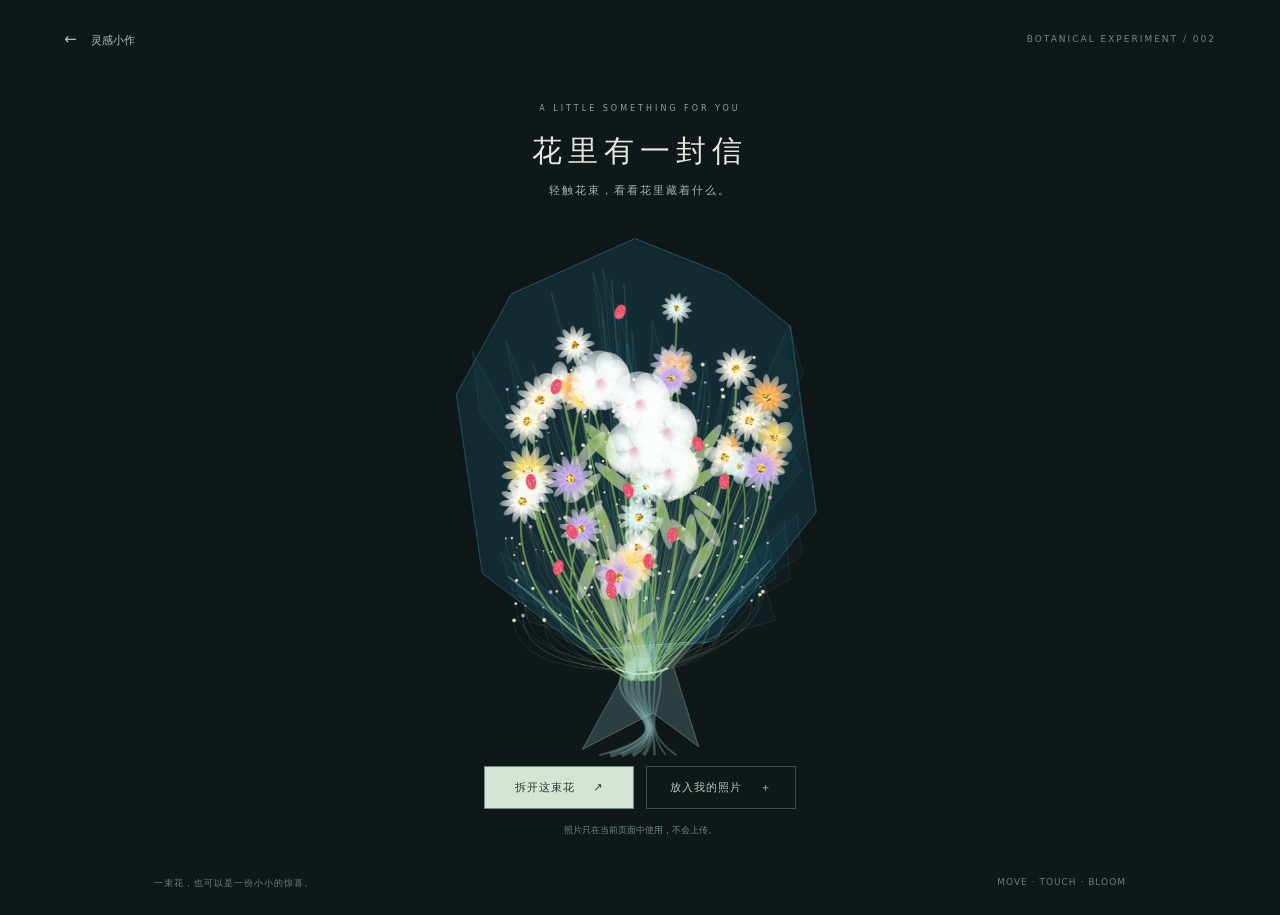
==== flower-letter/index.html @ 208cfd0d "Add interactive bouquet that morphs into a photo" ====
<!doctype html><html lang="zh-CN"><head><meta charset="utf-8"><meta name="viewport" content="width=device-width,initial-scale=1"><meta name="theme-color" content="#101719"><title>花里有一封信 · 灵感小作</title><link rel="stylesheet" href="style.css"></head><body><header><a href="../" aria-label="返回创意合集">← <span>灵感小作</span></a><span class="edition">BOTANICAL EXPERIMENT / 002</span></header><main><div class="intro"><span class="kicker">A LITTLE SOMETHING FOR YOU</span><h1>花里有一封信</h1><p id="hint" aria-live="polite">轻触花束，看看花里藏着什么。</p></div><div class="stage"><canvas id="scene" width="800" height="900" role="button" tabindex="0" aria-label="展开花束，显示图片" aria-pressed="false"></canvas></div><div class="controls"><button id="toggle">拆开这束花 <span>↗</span></button><button class="upload" id="choose" type="button">放入我的照片 <span>＋</span></button><input id="photo" type="file" accept="image/*" hidden></div><p class="privacy" id="status" role="status">照片只在当前页面中使用，不会上传。</p></main><footer><span>一束花，也可以是一份小小的惊喜。</span><span>MOVE · TOUCH · BLOOM</span></footer><script src="app.js"></script></body></html>
---- flower-letter/style.css ----
*{box-sizing:border-box}body{margin:0;background:#101719;color:#e5e8de;font-family:system-ui,-apple-system,sans-serif}header{height:78px;padding:0 5%;display:flex;align-items:center;justify-content:space-between}header a{text-decoration:none;color:#b2c0b9;font-size:15px}header a span{font-size:11px;margin-left:10px}.edition{font-size:9px;letter-spacing:2px;color:#718881}main{text-align:center}.intro{position:relative;z-index:1;padding-top:18px;pointer-events:none}.kicker{font-size:8px;letter-spacing:3px;color:#8ca39b}h1{font:30px 'Songti SC','Noto Serif SC',serif;letter-spacing:6px;font-weight:400;margin:16px 0 10px}.intro p{font-size:11px;letter-spacing:2px;color:#a4b6ac}.stage{width:min(650px,95vw);height:min(65vh,660px);min-height:360px;margin:-16px auto -12px}canvas{width:100%;height:100%;object-fit:contain;cursor:pointer;touch-action:pan-y;outline-offset:0}canvas:focus-visible{outline:1px dashed #9ab9ae}.controls{display:flex;gap:12px;justify-content:center;align-items:center}button,.upload{font:11px system-ui;letter-spacing:1px;padding:13px 21px;border:1px solid #6c8e83;background:#d5e4d4;color:#253c33;cursor:pointer;min-width:150px}button span,.upload span{margin-left:14px}.upload{background:transparent;color:#b6c9be;border-color:#3a5149}.upload:hover{background:#223a31}button:hover{background:#eff3e7}button:focus-visible,.upload:focus-within{outline:2px solid #d9e9d6;outline-offset:4px}.privacy{font-size:9px;color:#6f8b7e;margin:15px 20px 20px}footer{max-width:1100px;margin:15px auto 0;padding:20px 5% 25px;display:flex;justify-content:space-between;color:#678276;font-size:9px;letter-spacing:1px}@media(max-width:600px){header{height:60px}.edition{font-size:7px;letter-spacing:1px}h1{font-size:25px}.intro{padding-top:20px}.stage{height:60vh;min-height:340px;margin-top:0}.controls{gap:9px}button,.upload{padding:12px 13px;min-width:138px}footer{font-size:8px}footer span:last-child{display:none}}
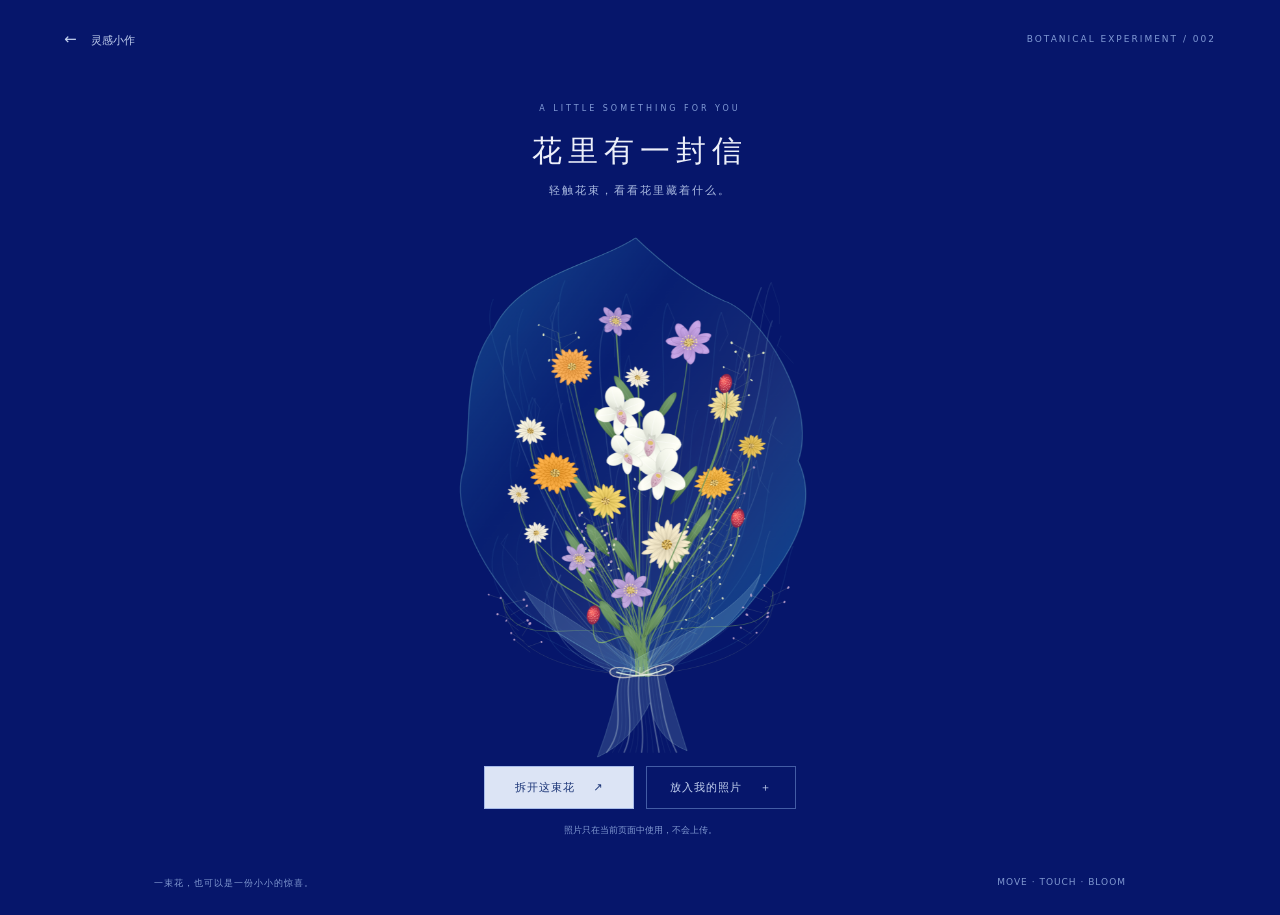
==== commit 7702714c: "Refine interactive bouquet and apply deep Klein blue palette" ====
--- a/flower-letter/index.html
+++ b/flower-letter/index.html
@@ -1 +1 @@
-<!doctype html><html lang="zh-CN"><head><meta charset="utf-8"><meta name="viewport" content="width=device-width,initial-scale=1"><meta name="theme-color" content="#101719"><title>花里有一封信 · 灵感小作</title><link rel="stylesheet" href="style.css"></head><body><header><a href="../" aria-label="返回创意合集">← <span>灵感小作</span></a><span class="edition">BOTANICAL EXPERIMENT / 002</span></header><main><div class="intro"><span class="kicker">A LITTLE SOMETHING FOR YOU</span><h1>花里有一封信</h1><p id="hint" aria-live="polite">轻触花束，看看花里藏着什么。</p></div><div class="stage"><canvas id="scene" width="800" height="900" role="button" tabindex="0" aria-label="展开花束，显示图片" aria-pressed="false"></canvas></div><div class="controls"><button id="toggle">拆开这束花 <span>↗</span></button><button class="upload" id="choose" type="button">放入我的照片 <span>＋</span></button><input id="photo" type="file" accept="image/*" hidden></div><p class="privacy" id="status" role="status">照片只在当前页面中使用，不会上传。</p></main><footer><span>一束花，也可以是一份小小的惊喜。</span><span>MOVE · TOUCH · BLOOM</span></footer><script src="app.js"></script></body></html>
+<!doctype html><html lang="zh-CN"><head><meta charset="utf-8"><meta name="viewport" content="width=device-width,initial-scale=1"><meta name="theme-color" content="#06166b"><title>花里有一封信 · 灵感小作</title><link rel="stylesheet" href="style.css"></head><body><header><a href="../" aria-label="返回创意合集">← <span>灵感小作</span></a><span class="edition">BOTANICAL EXPERIMENT / 002</span></header><main><div class="intro"><span class="kicker">A LITTLE SOMETHING FOR YOU</span><h1>花里有一封信</h1><p id="hint" aria-live="polite">轻触花束，看看花里藏着什么。</p></div><div class="stage"><canvas id="scene" width="800" height="900" role="button" tabindex="0" aria-label="展开花束，显示图片" aria-pressed="false"></canvas></div><div class="controls"><button id="toggle">拆开这束花 <span>↗</span></button><button class="upload" id="choose" type="button">放入我的照片 <span>＋</span></button><input id="photo" type="file" accept="image/*" hidden></div><p class="privacy" id="status" role="status">照片只在当前页面中使用，不会上传。</p></main><footer><span>一束花，也可以是一份小小的惊喜。</span><span>MOVE · TOUCH · BLOOM</span></footer><script src="app.js"></script></body></html>
--- a/flower-letter/style.css
+++ b/flower-letter/style.css
@@ -1 +1,6 @@
 *{box-sizing:border-box}body{margin:0;background:#101719;color:#e5e8de;font-family:system-ui,-apple-system,sans-serif}header{height:78px;padding:0 5%;display:flex;align-items:center;justify-content:space-between}header a{text-decoration:none;color:#b2c0b9;font-size:15px}header a span{font-size:11px;margin-left:10px}.edition{font-size:9px;letter-spacing:2px;color:#718881}main{text-align:center}.intro{position:relative;z-index:1;padding-top:18px;pointer-events:none}.kicker{font-size:8px;letter-spacing:3px;color:#8ca39b}h1{font:30px 'Songti SC','Noto Serif SC',serif;letter-spacing:6px;font-weight:400;margin:16px 0 10px}.intro p{font-size:11px;letter-spacing:2px;color:#a4b6ac}.stage{width:min(650px,95vw);height:min(65vh,660px);min-height:360px;margin:-16px auto -12px}canvas{width:100%;height:100%;object-fit:contain;cursor:pointer;touch-action:pan-y;outline-offset:0}canvas:focus-visible{outline:1px dashed #9ab9ae}.controls{display:flex;gap:12px;justify-content:center;align-items:center}button,.upload{font:11px system-ui;letter-spacing:1px;padding:13px 21px;border:1px solid #6c8e83;background:#d5e4d4;color:#253c33;cursor:pointer;min-width:150px}button span,.upload span{margin-left:14px}.upload{background:transparent;color:#b6c9be;border-color:#3a5149}.upload:hover{background:#223a31}button:hover{background:#eff3e7}button:focus-visible,.upload:focus-within{outline:2px solid #d9e9d6;outline-offset:4px}.privacy{font-size:9px;color:#6f8b7e;margin:15px 20px 20px}footer{max-width:1100px;margin:15px auto 0;padding:20px 5% 25px;display:flex;justify-content:space-between;color:#678276;font-size:9px;letter-spacing:1px}@media(max-width:600px){header{height:60px}.edition{font-size:7px;letter-spacing:1px}h1{font-size:25px}.intro{padding-top:20px}.stage{height:60vh;min-height:340px;margin-top:0}.controls{gap:9px}button,.upload{padding:12px 13px;min-width:138px}footer{font-size:8px}footer span:last-child{display:none}}
+
+body{background:#06166b;color:#edf0fa}
+header a{color:#c2d0ef}.edition,.kicker{color:#829bd6}.intro p{color:#acbce2}
+button{background:#dce4f5;color:#183275;border-color:#a8bbe8}.upload{background:transparent;color:#c5d3f1;border-color:#435ca5}.upload:hover{background:#112a82}button:hover{background:#eef3ff}
+.privacy,footer{color:#8199d1}canvas:focus-visible{outline-color:#b2c7f7}
